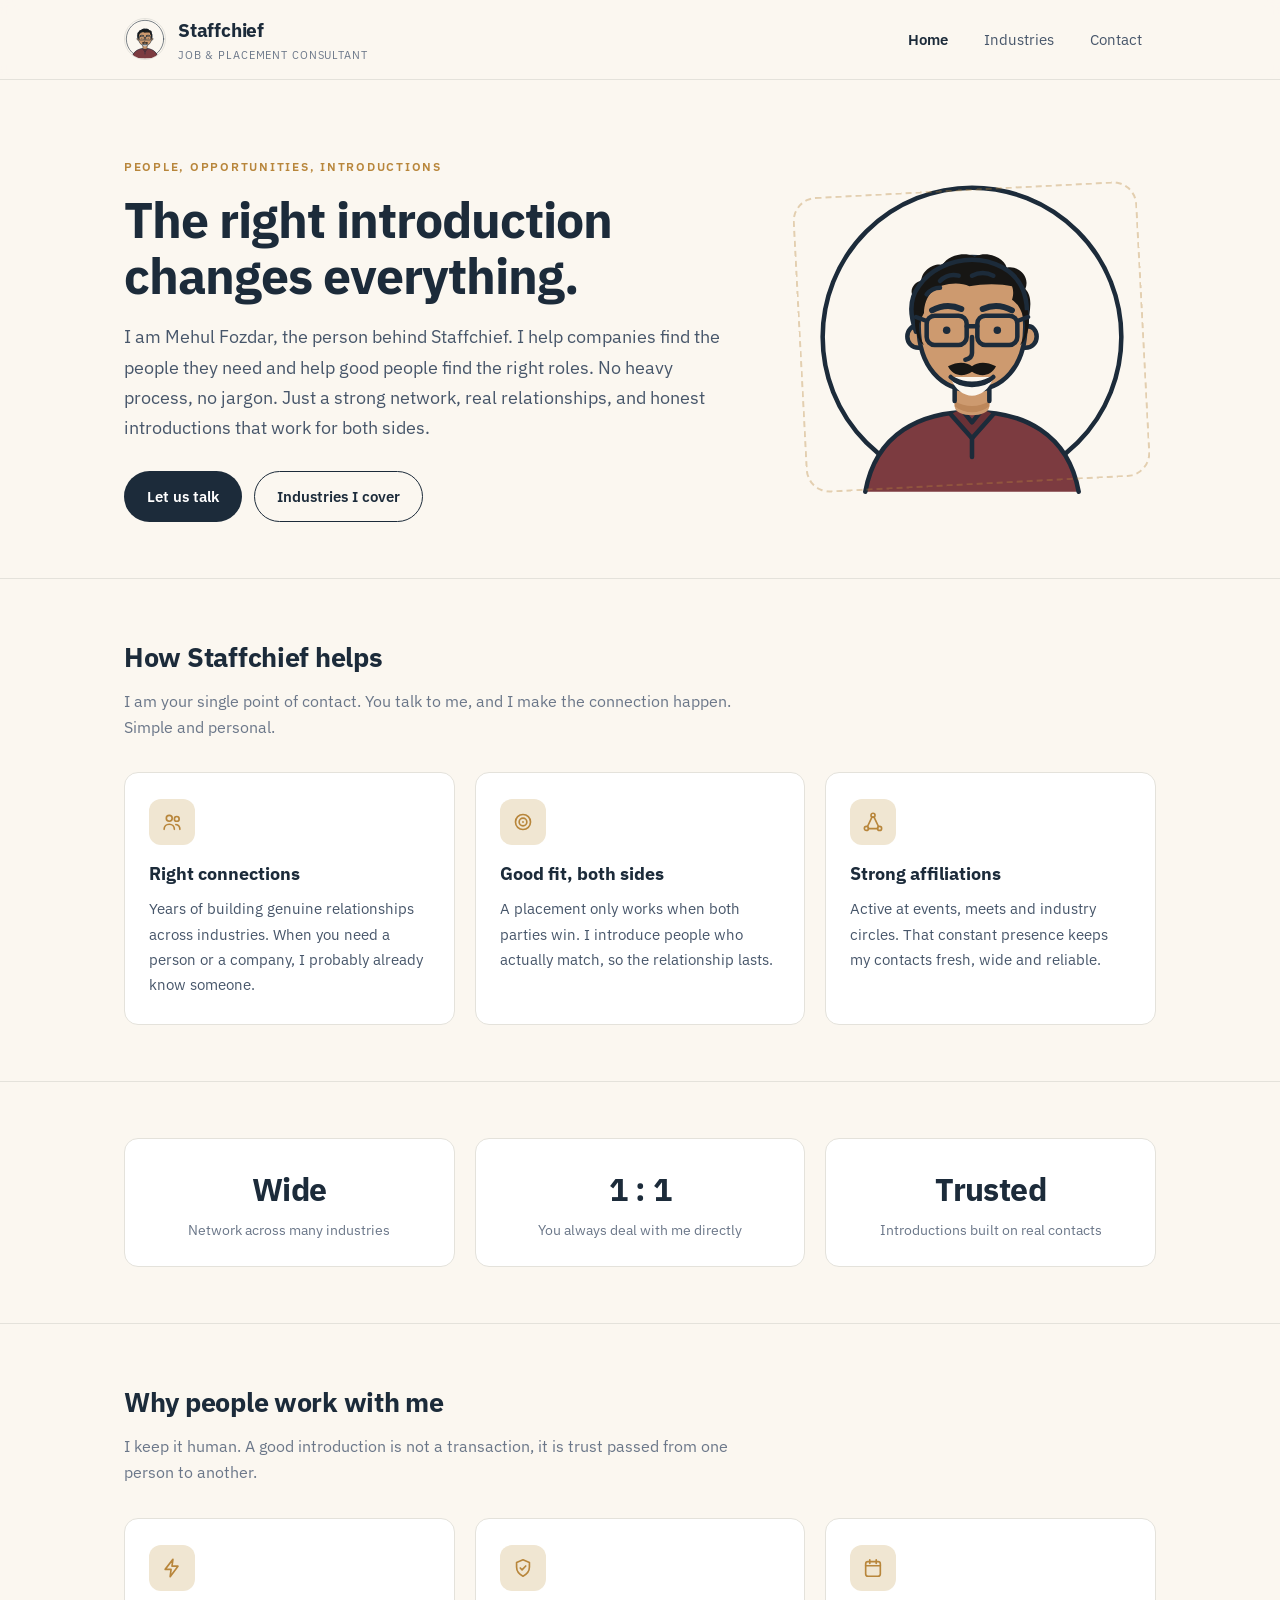
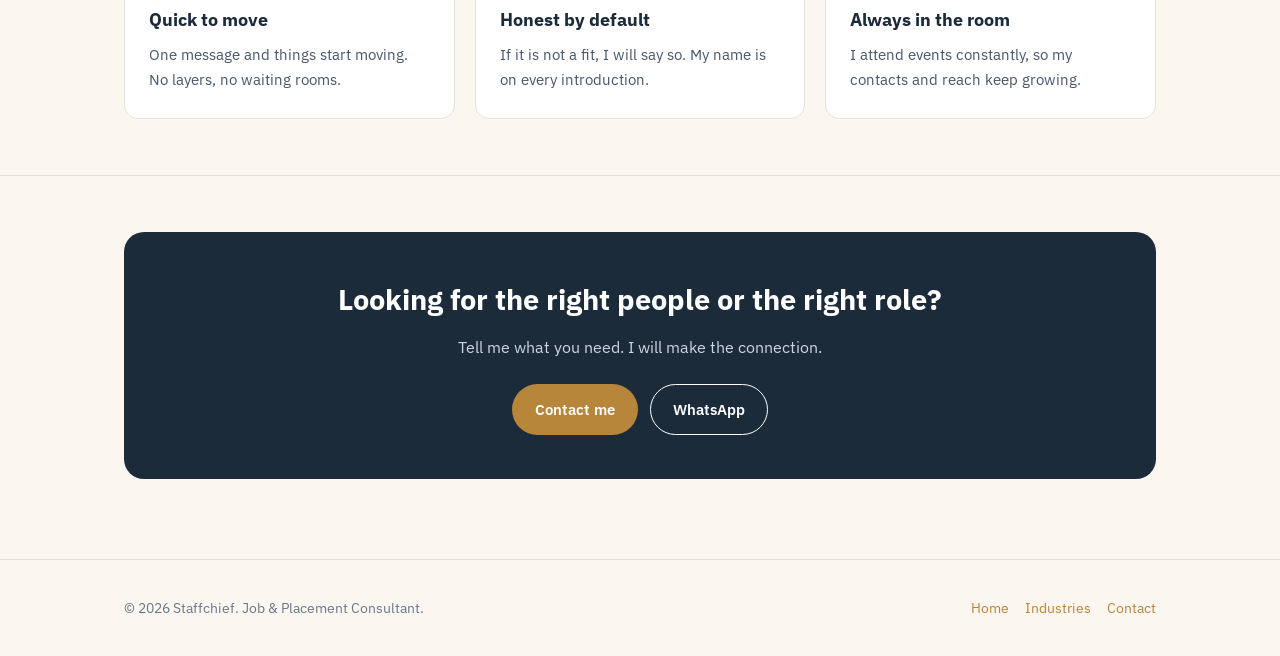
==== index.html @ 3b8adf19 "Staffchief consultancy site: home, industries, contact with doodle logo Co-Authored-By: Claude Opus " ====
<!DOCTYPE html>
<html lang="en">
<head>
  <meta charset="UTF-8" />
  <meta name="viewport" content="width=device-width, initial-scale=1.0" />
  <title>Staffchief | Job &amp; Placement Consultant</title>
  <meta name="description" content="Staffchief connects the right people with the right opportunities. A strong network, real contacts, and honest introductions across many industries." />
  <link rel="preconnect" href="https://fonts.googleapis.com" />
  <link rel="preconnect" href="https://fonts.gstatic.com" crossorigin />
  <link href="https://fonts.googleapis.com/css2?family=IBM+Plex+Sans:wght@400;500;600;700&display=swap" rel="stylesheet" />
  <link rel="icon" href="assets/doodle.svg" />
  <link rel="stylesheet" href="assets/styles.css" />
</head>
<body>
  <header class="site-header">
    <nav class="nav">
      <a class="brand" href="index.html">
        <img src="assets/doodle.svg" alt="Staffchief" />
        <span>Staffchief<small>Job &amp; Placement Consultant</small></span>
      </a>
      <div class="nav-links">
        <a href="index.html" class="active">Home</a>
        <a href="industries.html">Industries</a>
        <a href="contact.html">Contact</a>
      </div>
    </nav>
  </header>

  <main>
    <!-- Hero -->
    <section class="hero">
      <div class="wrap hero-grid">
        <div>
          <span class="eyebrow">People, opportunities, introductions</span>
          <h1>The right introduction changes everything.</h1>
          <p class="lead">
            I am Mehul Fozdar, the person behind Staffchief. I help companies find
            the people they need and help good people find the right roles. No heavy
            process, no jargon. Just a strong network, real relationships, and honest
            introductions that work for both sides.
          </p>
          <div class="hero-cta">
            <a href="contact.html" class="btn btn-primary">Let us talk</a>
            <a href="industries.html" class="btn btn-ghost">Industries I cover</a>
          </div>
        </div>
        <div class="doodle-frame">
          <img src="assets/doodle.svg" alt="Doodle portrait of Mehul Fozdar, founder of Staffchief" />
        </div>
      </div>
    </section>

    <!-- What I do -->
    <section class="block">
      <div class="wrap">
        <h2 class="section-title">How Staffchief helps</h2>
        <p class="section-sub">
          I am your single point of contact. You talk to me, and I make the
          connection happen. Simple and personal.
        </p>
        <div class="cards">
          <div class="card">
            <div class="ic">
              <svg viewBox="0 0 24 24" class="line" aria-hidden="true"><circle cx="9" cy="8" r="3.2"/><path d="M3.4 20c0-3.3 2.5-5.6 5.6-5.6s5.6 2.3 5.6 5.6"/><circle cx="17.2" cy="8.6" r="2.6"/><path d="M16.2 14.7c2.6.3 4.4 2.5 4.4 5.3"/></svg>
            </div>
            <h3>Right connections</h3>
            <p>
              Years of building genuine relationships across industries. When you
              need a person or a company, I probably already know someone.
            </p>
          </div>
          <div class="card">
            <div class="ic">
              <svg viewBox="0 0 24 24" class="line" aria-hidden="true"><circle cx="12" cy="12" r="8.2"/><circle cx="12" cy="12" r="4.2"/><circle cx="12" cy="12" r="1" class="solid"/></svg>
            </div>
            <h3>Good fit, both sides</h3>
            <p>
              A placement only works when both parties win. I introduce people who
              actually match, so the relationship lasts.
            </p>
          </div>
          <div class="card">
            <div class="ic">
              <svg viewBox="0 0 24 24" class="line" aria-hidden="true"><circle cx="12" cy="4.6" r="2.2"/><circle cx="4.8" cy="19" r="2.2"/><circle cx="19.2" cy="19" r="2.2"/><path d="M11 6.4 6 16.9M13 6.4 18 16.9M6.9 19.2h10.2"/></svg>
            </div>
            <h3>Strong affiliations</h3>
            <p>
              Active at events, meets and industry circles. That constant presence
              keeps my contacts fresh, wide and reliable.
            </p>
          </div>
        </div>
      </div>
    </section>

    <!-- Trust / stats -->
    <section class="block">
      <div class="wrap">
        <div class="stats">
          <div class="stat"><b>Wide</b><span>Network across many industries</span></div>
          <div class="stat"><b>1 : 1</b><span>You always deal with me directly</span></div>
          <div class="stat"><b>Trusted</b><span>Introductions built on real contacts</span></div>
        </div>
      </div>
    </section>

    <!-- Why me -->
    <section class="block">
      <div class="wrap">
        <h2 class="section-title">Why people work with me</h2>
        <p class="section-sub">
          I keep it human. A good introduction is not a transaction, it is trust
          passed from one person to another.
        </p>
        <div class="cards">
          <div class="card">
            <div class="ic">
              <svg viewBox="0 0 24 24" class="line" aria-hidden="true"><path d="M13 2.5 4.5 13.5H11l-1 8 8.5-11.5H12l1-7.5z"/></svg>
            </div>
            <h3>Quick to move</h3>
            <p>One message and things start moving. No layers, no waiting rooms.</p>
          </div>
          <div class="card">
            <div class="ic">
              <svg viewBox="0 0 24 24" class="line" aria-hidden="true"><path d="M12 3l7 3v5c0 5-3.5 8.2-7 10-3.5-1.8-7-5-7-10V6l7-3z"/><path d="M9 12l2 2 4-4.2"/></svg>
            </div>
            <h3>Honest by default</h3>
            <p>If it is not a fit, I will say so. My name is on every introduction.</p>
          </div>
          <div class="card">
            <div class="ic">
              <svg viewBox="0 0 24 24" class="line" aria-hidden="true"><rect x="4" y="5" width="16" height="16" rx="2.5"/><path d="M4 9.5h16M8.5 3v4M15.5 3v4"/></svg>
            </div>
            <h3>Always in the room</h3>
            <p>I attend events constantly, so my contacts and reach keep growing.</p>
          </div>
        </div>
      </div>
    </section>

    <!-- CTA band -->
    <section class="block">
      <div class="wrap">
        <div class="cta-band">
          <h2>Looking for the right people or the right role?</h2>
          <p>Tell me what you need. I will make the connection.</p>
          <div class="hero-cta" style="justify-content:center;">
            <a href="contact.html" class="btn btn-primary">Contact me</a>
            <a href="https://wa.me/919898070950" class="btn btn-ghost" target="_blank" rel="noopener">WhatsApp</a>
          </div>
        </div>
      </div>
    </section>
  </main>

  <footer class="site-footer">
    <div class="wrap footer-inner">
      <div>&copy; <span id="yr"></span> Staffchief. Job &amp; Placement Consultant.</div>
      <div class="footer-links">
        <a href="index.html">Home</a>
        <a href="industries.html">Industries</a>
        <a href="contact.html">Contact</a>
      </div>
    </div>
  </footer>
  <script>document.getElementById('yr').textContent = new Date().getFullYear();</script>
</body>
</html>
---- assets/styles.css ----
:root {
  --ink: #1c2b3a;
  --ink-soft: #47566a;
  --muted: #6b7789;
  --line-c: #e4e2db;
  --bg: #fbf7f0;
  --panel: #ffffff;
  --accent: #b8863b;
  --accent-soft: #f0e6d2;
  --radius: 14px;
  --maxw: 1080px;
}

* { box-sizing: border-box; }

html { scroll-behavior: smooth; }

body {
  margin: 0;
  font-family: "IBM Plex Sans", -apple-system, BlinkMacSystemFont, "Segoe UI", sans-serif;
  color: var(--ink);
  background: var(--bg);
  line-height: 1.65;
  -webkit-font-smoothing: antialiased;
}

a { color: var(--accent); text-decoration: none; }
a:hover { text-decoration: underline; }

.wrap { max-width: var(--maxw); margin: 0 auto; padding: 0 24px; }

/* Header */
.site-header {
  position: sticky;
  top: 0;
  z-index: 20;
  background: rgba(251, 247, 240, 0.9);
  backdrop-filter: blur(8px);
  border-bottom: 1px solid var(--line-c);
}
.nav {
  display: flex;
  align-items: center;
  justify-content: space-between;
  gap: 16px;
  padding: 14px 24px;
  max-width: var(--maxw);
  margin: 0 auto;
}
.brand {
  display: flex;
  align-items: center;
  gap: 12px;
  font-weight: 700;
  color: var(--ink);
  font-size: 1.2rem;
  letter-spacing: -0.01em;
}
.brand:hover { text-decoration: none; }
.brand img { width: 42px; height: 42px; border-radius: 50%; border: 1px solid var(--line-c); }
.brand small { display: block; font-weight: 400; font-size: 0.68rem; color: var(--muted); letter-spacing: 0.08em; text-transform: uppercase; margin-top: 1px; }
.nav-links { display: flex; gap: 8px; align-items: center; }
.nav-links a {
  color: var(--ink-soft);
  font-size: 0.95rem;
  padding: 8px 14px;
  border-radius: 8px;
}
.nav-links a:hover { background: var(--accent-soft); color: var(--ink); text-decoration: none; }
.nav-links a.active { color: var(--ink); font-weight: 600; }

/* Icons */
.ic svg { width: 22px; height: 22px; display: block; }
.line { fill: none; stroke: var(--accent); stroke-width: 1.8; stroke-linecap: round; stroke-linejoin: round; }
.solid { fill: var(--accent); stroke: none; }

/* Buttons */
.btn {
  display: inline-block;
  padding: 12px 22px;
  border-radius: 999px;
  font-weight: 600;
  font-size: 0.95rem;
  border: 1px solid transparent;
  cursor: pointer;
  transition: transform 0.12s ease, box-shadow 0.12s ease;
}
.btn:hover { text-decoration: none; transform: translateY(-1px); }
.btn-primary { background: var(--ink); color: #fff; }
.btn-primary:hover { box-shadow: 0 8px 20px rgba(28, 43, 58, 0.22); }
.btn-ghost { background: transparent; color: var(--ink); border-color: var(--ink); }
.btn-ghost:hover { background: var(--ink); color: #fff; }

/* Hero */
.hero { padding: 72px 0 56px; }
.hero-grid {
  display: grid;
  grid-template-columns: 1.25fr 0.75fr;
  gap: 48px;
  align-items: center;
}
.eyebrow {
  display: inline-block;
  font-size: 0.78rem;
  letter-spacing: 0.14em;
  text-transform: uppercase;
  color: var(--accent);
  font-weight: 600;
  margin-bottom: 16px;
}
.hero h1 {
  font-size: clamp(2rem, 4.5vw, 3.1rem);
  line-height: 1.12;
  margin: 0 0 18px;
  letter-spacing: -0.02em;
}
.hero p.lead { font-size: 1.15rem; color: var(--ink-soft); margin: 0 0 28px; }
.hero-cta { display: flex; gap: 12px; flex-wrap: wrap; }

.doodle-frame {
  position: relative;
  display: grid;
  place-items: center;
}
.doodle-frame img { width: 100%; max-width: 320px; }
.doodle-frame::before {
  content: "";
  position: absolute;
  inset: 12px;
  border: 2px dashed var(--accent);
  border-radius: 24px;
  opacity: 0.35;
  transform: rotate(-3deg);
}

/* Sections */
section.block { padding: 56px 0; border-top: 1px solid var(--line-c); }
.section-title { font-size: 1.7rem; margin: 0 0 8px; letter-spacing: -0.01em; }
.section-sub { color: var(--muted); margin: 0 0 32px; max-width: 640px; }

/* Cards */
.cards { display: grid; grid-template-columns: repeat(3, 1fr); gap: 20px; }
.card {
  background: var(--panel);
  border: 1px solid var(--line-c);
  border-radius: var(--radius);
  padding: 26px 24px;
}
.card h3 { margin: 14px 0 8px; font-size: 1.1rem; }
.card p { margin: 0; color: var(--ink-soft); font-size: 0.96rem; }
.card .ic {
  width: 46px; height: 46px;
  display: grid; place-items: center;
  border-radius: 12px;
  background: var(--accent-soft);
}

/* Stats */
.stats { display: grid; grid-template-columns: repeat(3, 1fr); gap: 20px; }
.stat { text-align: center; padding: 24px; background: var(--panel); border: 1px solid var(--line-c); border-radius: var(--radius); }
.stat b { display: block; font-size: 2rem; color: var(--ink); letter-spacing: -0.02em; }
.stat span { color: var(--muted); font-size: 0.9rem; }

/* Industry list */
.ind-grid { display: grid; grid-template-columns: repeat(2, 1fr); gap: 16px; }
.ind {
  display: flex; align-items: center; gap: 14px;
  background: var(--panel); border: 1px solid var(--line-c);
  border-radius: 12px; padding: 18px 20px;
}
.ind .dot { width: 10px; height: 10px; border-radius: 50%; background: var(--accent); flex: none; }
.ind strong { font-size: 1rem; }
.ind span { color: var(--muted); font-size: 0.88rem; display: block; }

/* Contact */
.contact-grid { display: grid; grid-template-columns: 1fr 1fr; gap: 24px; }
.contact-card {
  background: var(--panel); border: 1px solid var(--line-c);
  border-radius: var(--radius); padding: 26px;
}
.contact-row {
  display: flex; align-items: flex-start; gap: 16px;
  padding: 16px 0; border-bottom: 1px solid var(--line-c);
}
.contact-row:last-child { border-bottom: none; }
.contact-row .ic {
  width: 44px; height: 44px; flex: none;
  display: grid; place-items: center; border-radius: 12px;
  background: var(--accent-soft);
}
.contact-row .label { font-size: 0.78rem; text-transform: uppercase; letter-spacing: 0.08em; color: var(--muted); }
.contact-row .value { font-size: 1.02rem; color: var(--ink); font-weight: 500; word-break: break-word; }

.cta-band {
  background: var(--ink);
  color: #fff;
  border-radius: 20px;
  padding: 44px;
  text-align: center;
}
.cta-band h2 { margin: 0 0 10px; font-size: 1.8rem; }
.cta-band p { margin: 0 0 24px; color: #cdd6e0; }
.cta-band .btn-primary { background: var(--accent); }
.cta-band .btn-ghost { border-color: #fff; color: #fff; }
.cta-band .btn-ghost:hover { background: #fff; color: var(--ink); }

/* Footer */
.site-footer {
  border-top: 1px solid var(--line-c);
  padding: 36px 0;
  margin-top: 24px;
  color: var(--muted);
  font-size: 0.9rem;
}
.footer-inner { display: flex; justify-content: space-between; align-items: center; gap: 16px; flex-wrap: wrap; }
.footer-links { display: flex; gap: 16px; }

/* Responsive */
@media (max-width: 820px) {
  .hero-grid { grid-template-columns: 1fr; gap: 32px; }
  .doodle-frame { order: -1; }
  .cards, .stats, .ind-grid, .contact-grid { grid-template-columns: 1fr; }
  .nav-links a { padding: 6px 10px; font-size: 0.9rem; }
  .brand small { display: none; }
  .brand { font-size: 1.1rem; }
}
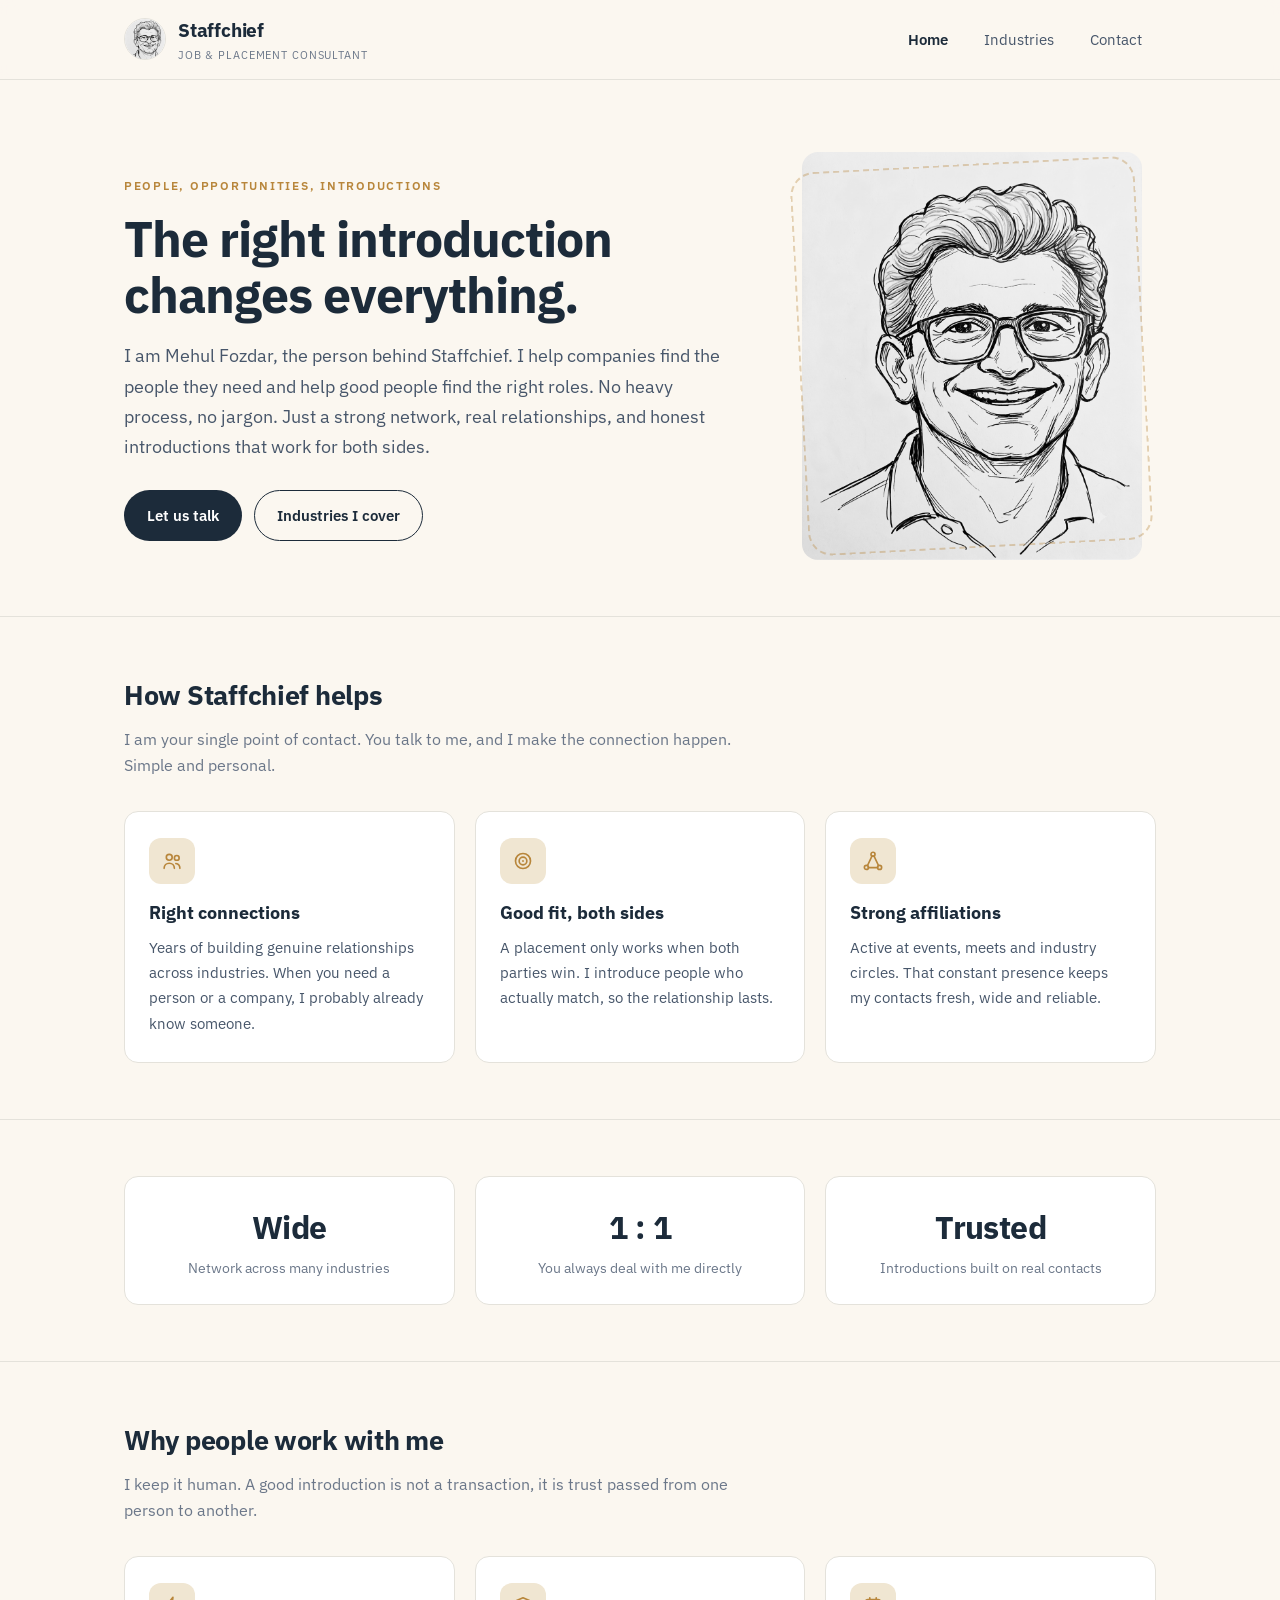
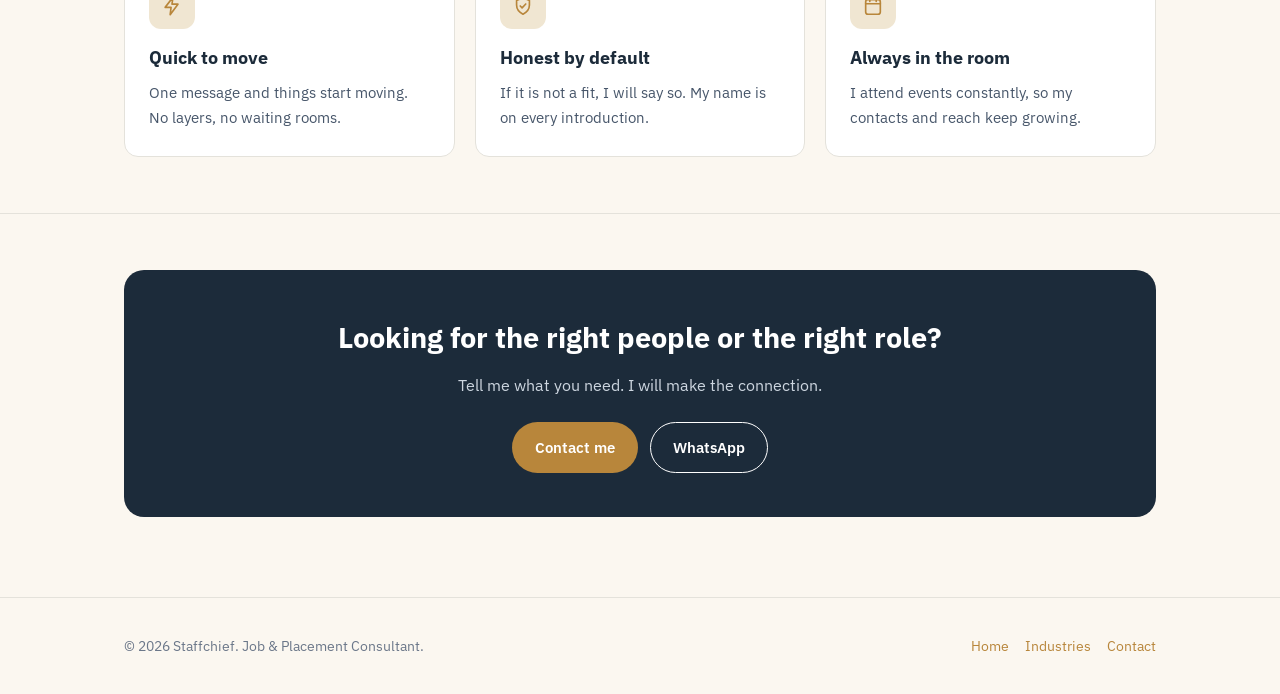
==== commit 0573f8b7: "Use real hand-drawn doodle; add Call/WhatsApp buttons, clickable email, social symbols Co-Authored-B" ====
--- a/index.html
+++ b/index.html
@@ -8,14 +8,14 @@
   <link rel="preconnect" href="https://fonts.googleapis.com" />
   <link rel="preconnect" href="https://fonts.gstatic.com" crossorigin />
   <link href="https://fonts.googleapis.com/css2?family=IBM+Plex+Sans:wght@400;500;600;700&display=swap" rel="stylesheet" />
-  <link rel="icon" href="assets/doodle.svg" />
+  <link rel="icon" href="assets/doodle.png" />
   <link rel="stylesheet" href="assets/styles.css" />
 </head>
 <body>
   <header class="site-header">
     <nav class="nav">
       <a class="brand" href="index.html">
-        <img src="assets/doodle.svg" alt="Staffchief" />
+        <img src="assets/doodle.png" alt="Staffchief" />
         <span>Staffchief<small>Job &amp; Placement Consultant</small></span>
       </a>
       <div class="nav-links">
@@ -45,7 +45,7 @@
           </div>
         </div>
         <div class="doodle-frame">
-          <img src="assets/doodle.svg" alt="Doodle portrait of Mehul Fozdar, founder of Staffchief" />
+          <img src="assets/doodle.png" alt="Doodle portrait of Mehul Fozdar, founder of Staffchief" />
         </div>
       </div>
     </section>
--- a/assets/styles.css
+++ b/assets/styles.css
@@ -57,7 +57,7 @@
   letter-spacing: -0.01em;
 }
 .brand:hover { text-decoration: none; }
-.brand img { width: 42px; height: 42px; border-radius: 50%; border: 1px solid var(--line-c); }
+.brand img { width: 42px; height: 42px; border-radius: 50%; border: 1px solid var(--line-c); object-fit: cover; object-position: 50% 30%; background: #fff; }
 .brand small { display: block; font-weight: 400; font-size: 0.68rem; color: var(--muted); letter-spacing: 0.08em; text-transform: uppercase; margin-top: 1px; }
 .nav-links { display: flex; gap: 8px; align-items: center; }
 .nav-links a {
@@ -122,7 +122,7 @@
   display: grid;
   place-items: center;
 }
-.doodle-frame img { width: 100%; max-width: 320px; }
+.doodle-frame img { width: 100%; max-width: 340px; border-radius: 16px; background: #fff; }
 .doodle-frame::before {
   content: "";
   position: absolute;
@@ -188,8 +188,25 @@
   display: grid; place-items: center; border-radius: 12px;
   background: var(--accent-soft);
 }
-.contact-row .label { font-size: 0.78rem; text-transform: uppercase; letter-spacing: 0.08em; color: var(--muted); }
-.contact-row .value { font-size: 1.02rem; color: var(--ink); font-weight: 500; word-break: break-word; }
+.contact-row .body { flex: 1; }
+.contact-row .label { display: block; font-size: 0.74rem; text-transform: uppercase; letter-spacing: 0.08em; color: var(--muted); margin-bottom: 2px; }
+.contact-row .value { display: block; font-size: 1.02rem; color: var(--ink); font-weight: 600; word-break: break-word; }
+
+/* Small action buttons (Call / WhatsApp) */
+.contact-actions { display: flex; gap: 8px; margin-top: 10px; flex-wrap: wrap; }
+.mini-btn {
+  display: inline-flex; align-items: center; gap: 6px;
+  padding: 7px 14px; border-radius: 999px;
+  font-size: 0.85rem; font-weight: 600;
+  border: 1px solid var(--line-c); color: var(--ink);
+  transition: transform 0.12s ease, opacity 0.12s ease;
+}
+.mini-btn:hover { text-decoration: none; transform: translateY(-1px); }
+.mini-btn svg { width: 15px; height: 15px; }
+.mini-call { background: var(--ink); color: #fff; border-color: var(--ink); }
+.mini-call svg { fill: none; stroke: #fff; stroke-width: 1.8; stroke-linecap: round; stroke-linejoin: round; }
+.mini-wa { background: #25d366; color: #fff; border-color: #25d366; }
+.mini-wa svg { fill: #fff; stroke: none; }
 
 .cta-band {
   background: var(--ink);
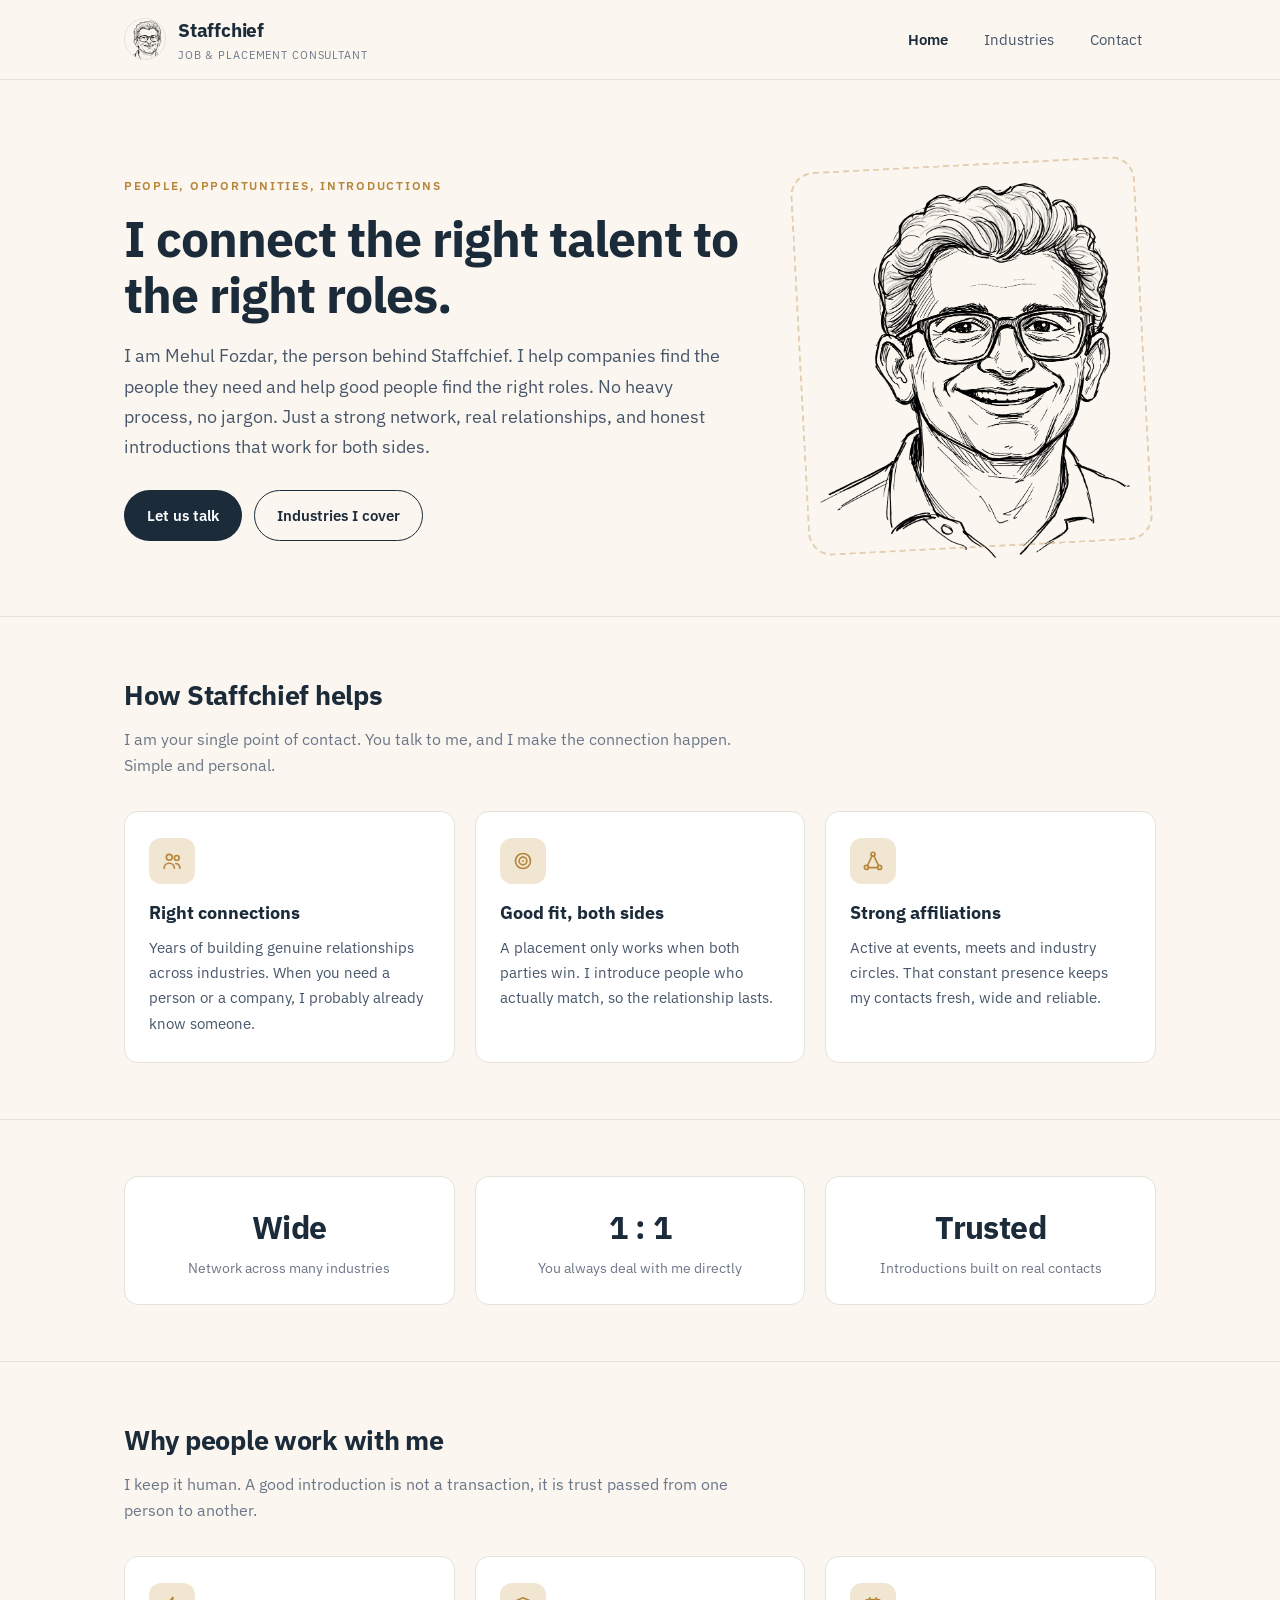
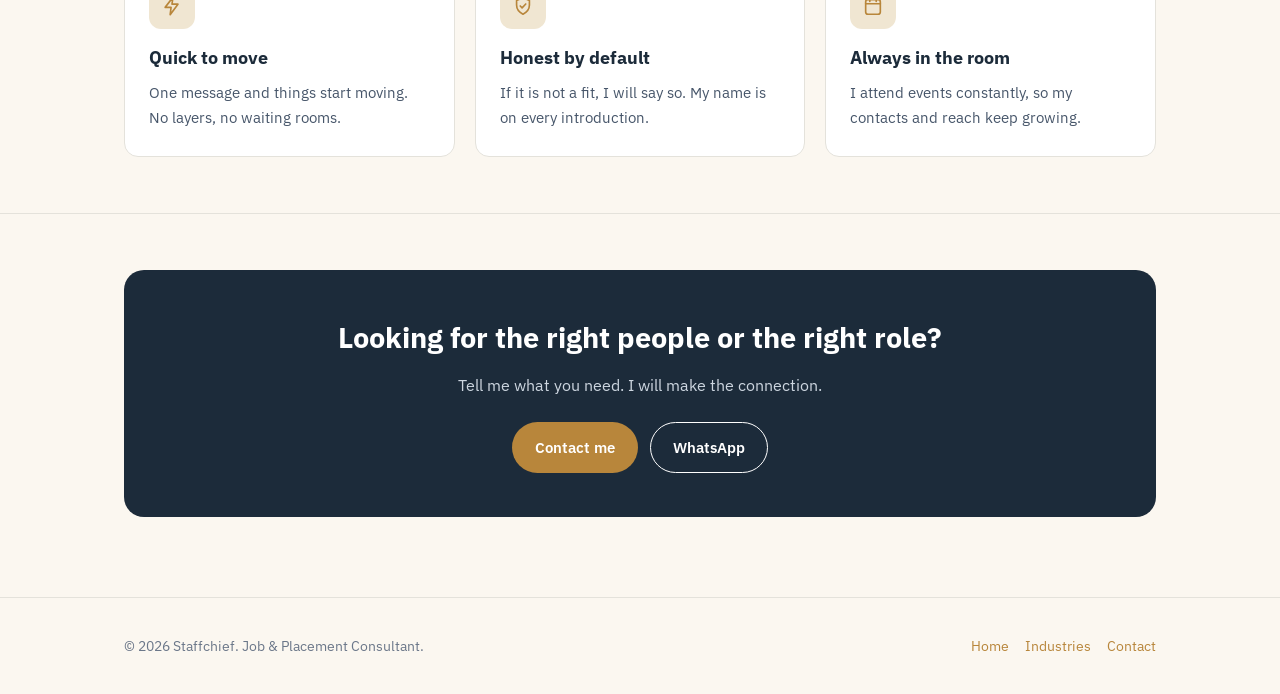
==== commit 1f21e5f5: "New tagline; transparent doodle background" ====
--- a/index.html
+++ b/index.html
@@ -32,7 +32,7 @@
       <div class="wrap hero-grid">
         <div>
           <span class="eyebrow">People, opportunities, introductions</span>
-          <h1>The right introduction changes everything.</h1>
+          <h1>I connect the right talent to the right roles.</h1>
           <p class="lead">
             I am Mehul Fozdar, the person behind Staffchief. I help companies find
             the people they need and help good people find the right roles. No heavy
--- a/assets/styles.css
+++ b/assets/styles.css
@@ -57,7 +57,7 @@
   letter-spacing: -0.01em;
 }
 .brand:hover { text-decoration: none; }
-.brand img { width: 42px; height: 42px; border-radius: 50%; border: 1px solid var(--line-c); object-fit: cover; object-position: 50% 30%; background: #fff; }
+.brand img { width: 42px; height: 42px; border-radius: 50%; border: 1px solid var(--line-c); object-fit: cover; object-position: 50% 30%; background: transparent; }
 .brand small { display: block; font-weight: 400; font-size: 0.68rem; color: var(--muted); letter-spacing: 0.08em; text-transform: uppercase; margin-top: 1px; }
 .nav-links { display: flex; gap: 8px; align-items: center; }
 .nav-links a {
@@ -122,7 +122,7 @@
   display: grid;
   place-items: center;
 }
-.doodle-frame img { width: 100%; max-width: 340px; border-radius: 16px; background: #fff; }
+.doodle-frame img { width: 100%; max-width: 340px; background: transparent; }
 .doodle-frame::before {
   content: "";
   position: absolute;
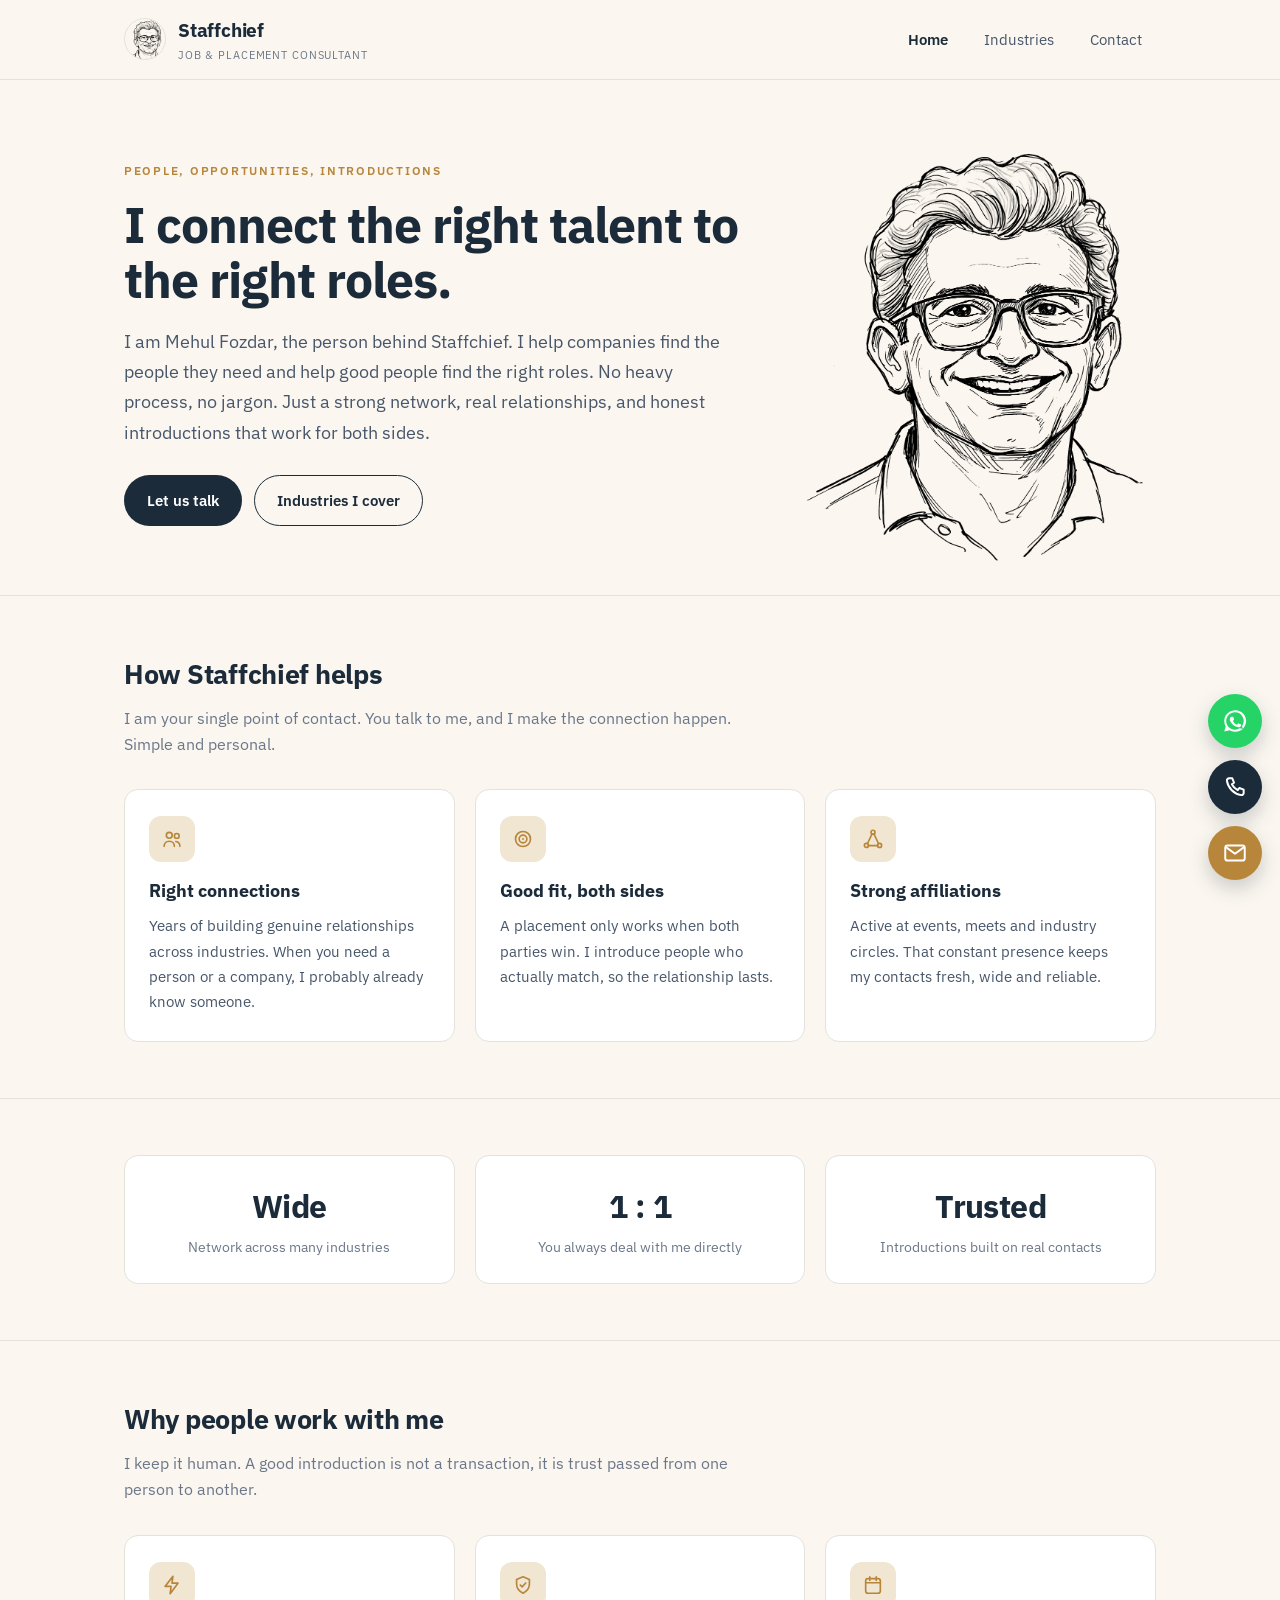
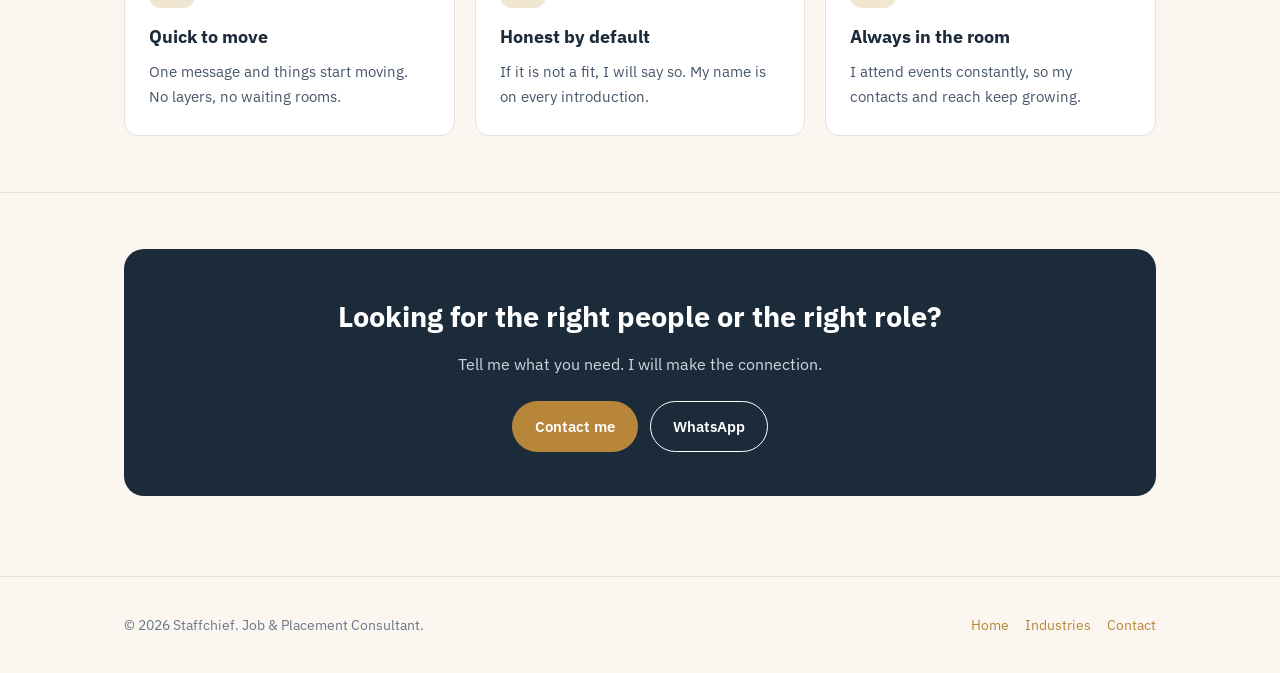
==== commit 92188a4f: "Remove doodle frame with soft edge blend; add floating WhatsApp/Call/Email bubbles" ====
--- a/index.html
+++ b/index.html
@@ -163,6 +163,18 @@
       </div>
     </div>
   </footer>
+  <!-- Floating contact bubbles -->
+  <div class="fab" aria-label="Quick contact">
+    <a class="wa" href="https://wa.me/919898070950" target="_blank" rel="noopener" aria-label="Chat on WhatsApp">
+      <svg viewBox="0 0 24 24" aria-hidden="true"><path d="M12 2a10 10 0 0 0-8.6 15l-1.3 4.8 4.9-1.3A10 10 0 1 0 12 2zm0 2a8 8 0 0 1 6.8 12.2c-.2.3-.3.6-.2.9l.7 2.4-2.5-.7c-.3-.1-.6 0-.9.1A8 8 0 1 1 12 4zm-3.2 4c-.2 0-.5.1-.7.4-.3.3-.9.9-.9 2.1s.9 2.5 1 2.6c.1.2 1.8 2.9 4.5 4 .6.2 1.1.4 1.5.5.6.2 1.2.2 1.6.1.5-.1 1.5-.6 1.7-1.2.2-.6.2-1.1.1-1.2 0-.1-.2-.2-.5-.3l-1.7-.8c-.2-.1-.4-.1-.6.1l-.7.9c-.1.2-.3.2-.5.1-.3-.1-1.1-.4-2-1.3-.8-.7-1.3-1.5-1.4-1.8-.1-.2 0-.4.1-.5l.5-.6c.1-.2.2-.3.3-.5.1-.2 0-.4 0-.5l-.7-1.7c-.2-.5-.4-.4-.6-.4h-.4z"/></svg>
+    </a>
+    <a class="call" href="tel:+919898070950" aria-label="Call Mehul">
+      <svg viewBox="0 0 24 24" aria-hidden="true"><path d="M6.5 4h3l1.6 4-2 1.5a12 12 0 0 0 5.4 5.4l1.5-2 4 1.6v3a2 2 0 0 1-2.1 2A16 16 0 0 1 4.5 6.1 2 2 0 0 1 6.5 4z"/></svg>
+    </a>
+    <a class="mail" href="mailto:mfozdar@gmail.com" aria-label="Email Mehul">
+      <svg viewBox="0 0 24 24" aria-hidden="true"><rect x="3" y="5" width="18" height="14" rx="2.2"/><path d="M3.6 6.6 12 12.7l8.4-6.1"/></svg>
+    </a>
+  </div>
   <script>document.getElementById('yr').textContent = new Date().getFullYear();</script>
 </body>
 </html>
--- a/assets/styles.css
+++ b/assets/styles.css
@@ -92,7 +92,7 @@
 .btn-ghost:hover { background: var(--ink); color: #fff; }
 
 /* Hero */
-.hero { padding: 72px 0 56px; }
+.hero { padding: 40px 0 32px; }
 .hero-grid {
   display: grid;
   grid-template-columns: 1.25fr 0.75fr;
@@ -122,15 +122,13 @@
   display: grid;
   place-items: center;
 }
-.doodle-frame img { width: 100%; max-width: 340px; background: transparent; }
-.doodle-frame::before {
-  content: "";
-  position: absolute;
-  inset: 12px;
-  border: 2px dashed var(--accent);
-  border-radius: 24px;
-  opacity: 0.35;
-  transform: rotate(-3deg);
+.doodle-frame img {
+  width: 100%;
+  max-width: 380px;
+  background: transparent;
+  /* soft fade at the edges so the sketch merges into the page */
+  -webkit-mask-image: radial-gradient(120% 120% at 50% 42%, #000 62%, transparent 96%);
+  mask-image: radial-gradient(120% 120% at 50% 42%, #000 62%, transparent 96%);
 }
 
 /* Sections */
@@ -179,7 +177,7 @@
   border-radius: var(--radius); padding: 26px;
 }
 .contact-row {
-  display: flex; align-items: flex-start; gap: 16px;
+  display: flex; align-items: center; gap: 16px;
   padding: 16px 0; border-bottom: 1px solid var(--line-c);
 }
 .contact-row:last-child { border-bottom: none; }
@@ -192,21 +190,22 @@
 .contact-row .label { display: block; font-size: 0.74rem; text-transform: uppercase; letter-spacing: 0.08em; color: var(--muted); margin-bottom: 2px; }
 .contact-row .value { display: block; font-size: 1.02rem; color: var(--ink); font-weight: 600; word-break: break-word; }
 
-/* Small action buttons (Call / WhatsApp) */
-.contact-actions { display: flex; gap: 8px; margin-top: 10px; flex-wrap: wrap; }
-.mini-btn {
-  display: inline-flex; align-items: center; gap: 6px;
-  padding: 7px 14px; border-radius: 999px;
-  font-size: 0.85rem; font-weight: 600;
-  border: 1px solid var(--line-c); color: var(--ink);
+/* Side action icons (Call / WhatsApp / Email) */
+.row-actions { display: flex; gap: 8px; margin-left: auto; align-items: center; flex: none; }
+.icon-btn {
+  width: 42px; height: 42px; border-radius: 50%;
+  display: inline-grid; place-items: center; flex: none;
+  border: 1px solid var(--line-c);
   transition: transform 0.12s ease, opacity 0.12s ease;
 }
-.mini-btn:hover { text-decoration: none; transform: translateY(-1px); }
-.mini-btn svg { width: 15px; height: 15px; }
-.mini-call { background: var(--ink); color: #fff; border-color: var(--ink); }
-.mini-call svg { fill: none; stroke: #fff; stroke-width: 1.8; stroke-linecap: round; stroke-linejoin: round; }
-.mini-wa { background: #25d366; color: #fff; border-color: #25d366; }
-.mini-wa svg { fill: #fff; stroke: none; }
+.icon-btn:hover { text-decoration: none; transform: translateY(-1px); }
+.icon-btn svg { width: 19px; height: 19px; }
+.icon-btn.call { background: var(--ink); border-color: var(--ink); }
+.icon-btn.call svg { fill: none; stroke: #fff; stroke-width: 1.8; stroke-linecap: round; stroke-linejoin: round; }
+.icon-btn.wa { background: #25d366; border-color: #25d366; }
+.icon-btn.wa svg { fill: #fff; stroke: none; }
+.icon-btn.mail { background: var(--accent); border-color: var(--accent); }
+.icon-btn.mail svg { fill: none; stroke: #fff; stroke-width: 1.8; stroke-linecap: round; stroke-linejoin: round; }
 
 .cta-band {
   background: var(--ink);
@@ -232,12 +231,77 @@
 .footer-inner { display: flex; justify-content: space-between; align-items: center; gap: 16px; flex-wrap: wrap; }
 .footer-links { display: flex; gap: 16px; }
 
+/* Floating action bubbles (WhatsApp / Call / Email) */
+.fab {
+  position: fixed;
+  right: 18px;
+  bottom: 20px;
+  z-index: 60;
+  display: flex;
+  flex-direction: column;
+  gap: 12px;
+}
+.fab a {
+  width: 54px; height: 54px;
+  border-radius: 50%;
+  display: grid; place-items: center;
+  color: #fff;
+  box-shadow: 0 8px 20px rgba(28, 43, 58, 0.22);
+  transition: transform 0.14s ease, box-shadow 0.14s ease;
+}
+.fab a:hover { text-decoration: none; transform: translateY(-2px) scale(1.04); box-shadow: 0 12px 26px rgba(28, 43, 58, 0.28); }
+.fab svg { width: 26px; height: 26px; }
+.fab .wa { background: #25d366; }
+.fab .wa svg { fill: #fff; stroke: none; }
+.fab .call { background: var(--ink); }
+.fab .call svg { fill: none; stroke: #fff; stroke-width: 1.8; stroke-linecap: round; stroke-linejoin: round; }
+.fab .mail { background: var(--accent); }
+.fab .mail svg { fill: none; stroke: #fff; stroke-width: 1.8; stroke-linecap: round; stroke-linejoin: round; }
+
 /* Responsive */
 @media (max-width: 820px) {
-  .hero-grid { grid-template-columns: 1fr; gap: 32px; }
+  .hero-grid { grid-template-columns: 1fr; gap: 24px; }
   .doodle-frame { order: -1; }
+  .doodle-frame img { max-width: 260px; }
   .cards, .stats, .ind-grid, .contact-grid { grid-template-columns: 1fr; }
   .nav-links a { padding: 6px 10px; font-size: 0.9rem; }
   .brand small { display: none; }
   .brand { font-size: 1.1rem; }
-}
+  section.block { padding: 40px 0; }
+}
+
+@media (max-width: 560px) {
+  .wrap { padding: 0 18px; }
+  .nav { padding: 12px 16px; gap: 8px; }
+  .nav-links { gap: 2px; }
+  .nav-links a { padding: 6px 8px; font-size: 0.85rem; }
+  .brand { font-size: 1rem; gap: 8px; }
+  .brand img { width: 36px; height: 36px; }
+
+  .hero { padding: 26px 0 20px; }
+  .hero h1 { font-size: 1.95rem; }
+  .hero p.lead { font-size: 1.05rem; }
+  .doodle-frame img { max-width: 220px; }
+
+  section.block { padding: 34px 0; }
+  .section-title { font-size: 1.45rem; }
+
+  .card, .contact-card { padding: 22px 18px; }
+  .stat b { font-size: 1.7rem; }
+
+  .contact-row { gap: 12px; }
+  .contact-row .ic { width: 40px; height: 40px; }
+  .contact-row .ic svg { width: 20px; height: 20px; }
+  .icon-btn { width: 40px; height: 40px; }
+  .row-actions { gap: 6px; }
+  .contact-row .value { font-size: 0.95rem; }
+
+  .cta-band { padding: 30px 20px; border-radius: 16px; }
+  .cta-band h2 { font-size: 1.4rem; }
+
+  .footer-inner { flex-direction: column; align-items: flex-start; gap: 12px; }
+
+  .fab { right: 14px; bottom: 14px; gap: 10px; }
+  .fab a { width: 50px; height: 50px; }
+  .fab svg { width: 24px; height: 24px; }
+}
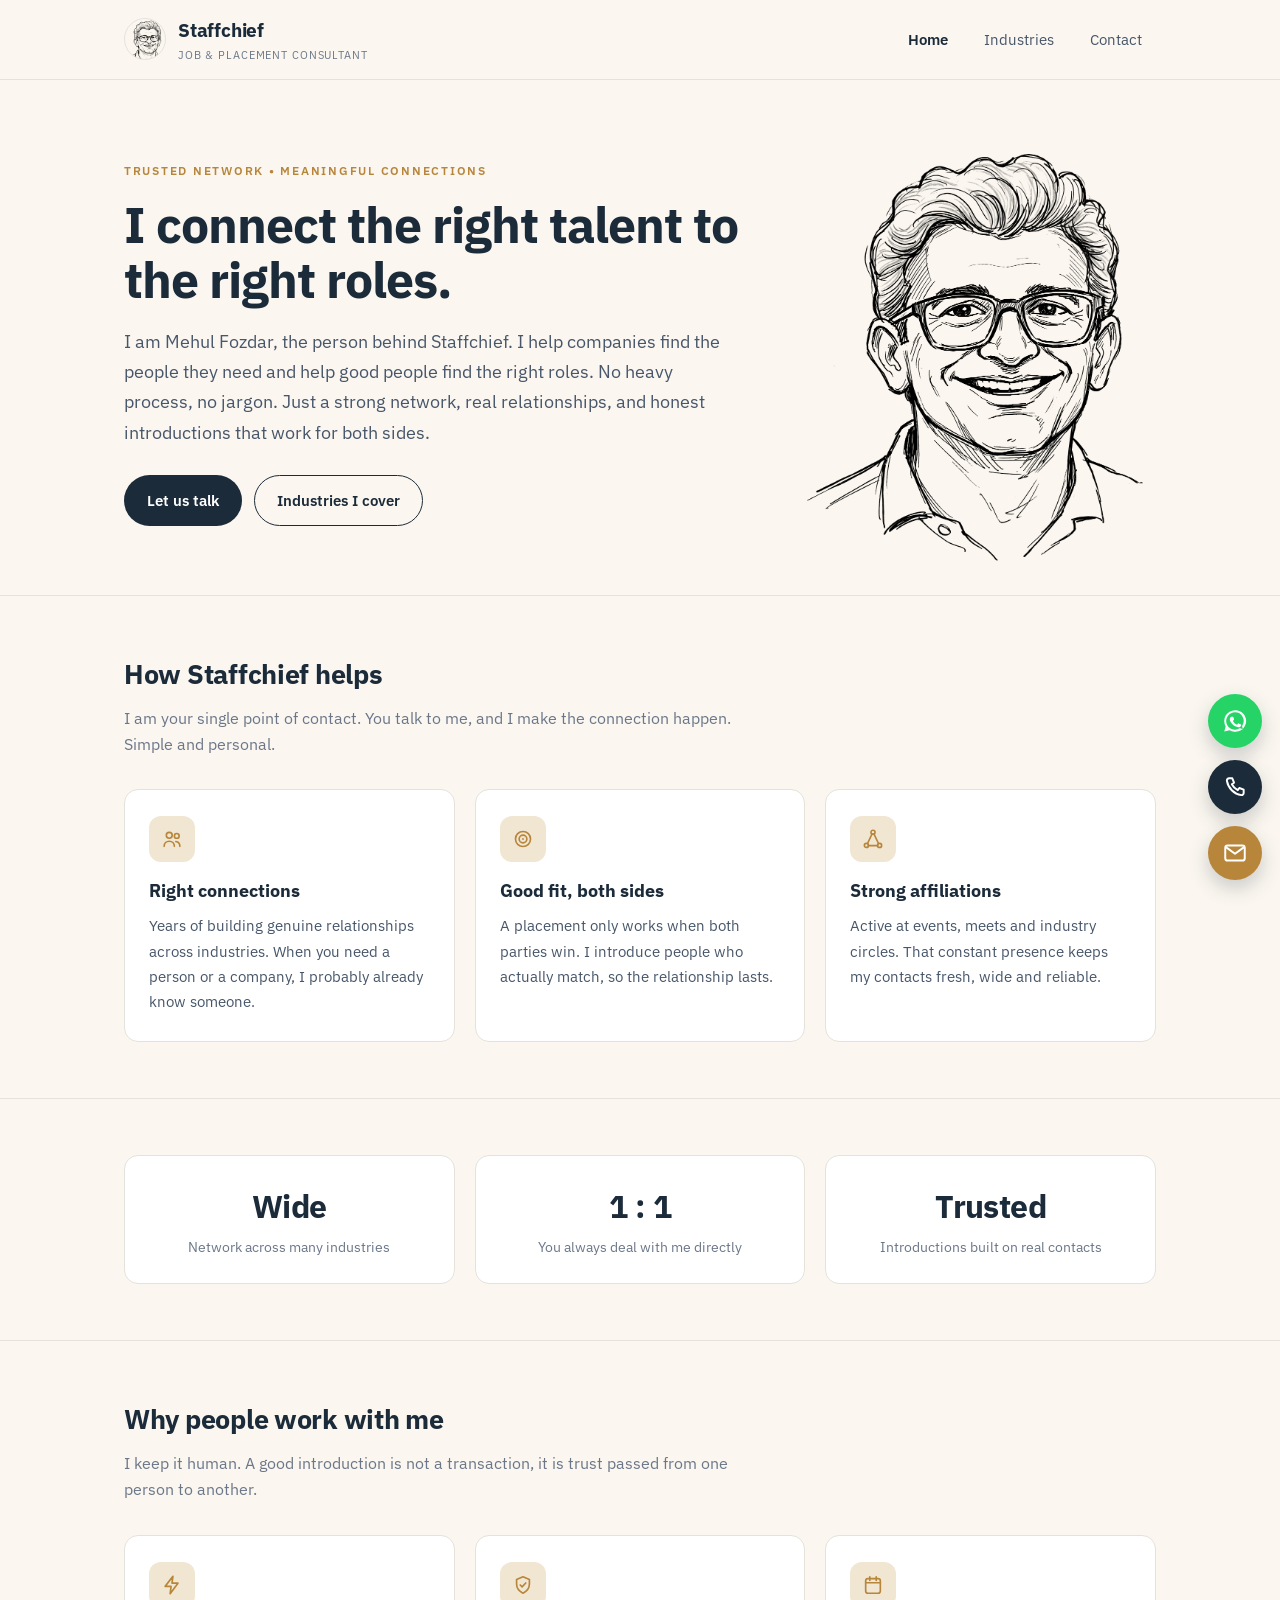
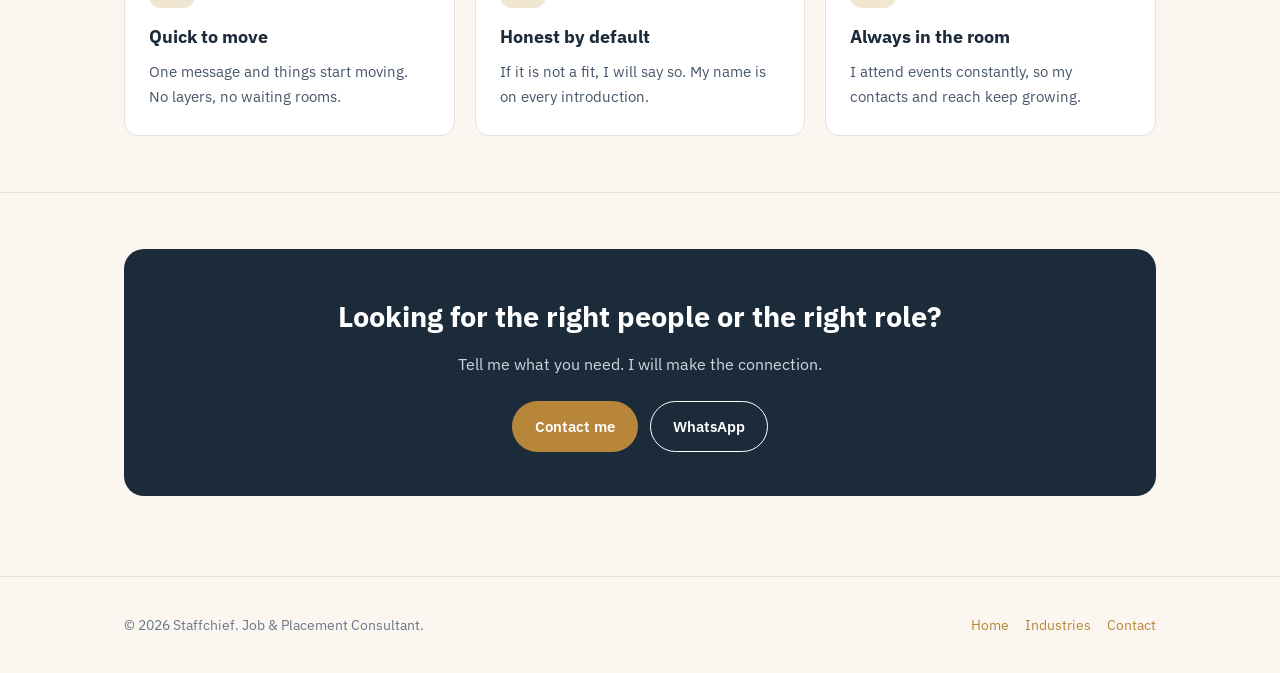
==== commit a58ae74f: "Update hero eyebrow to Trusted network / Meaningful connections" ====
--- a/index.html
+++ b/index.html
@@ -31,7 +31,7 @@
     <section class="hero">
       <div class="wrap hero-grid">
         <div>
-          <span class="eyebrow">People, opportunities, introductions</span>
+          <span class="eyebrow">Trusted network &bull; Meaningful connections</span>
           <h1>I connect the right talent to the right roles.</h1>
           <p class="lead">
             I am Mehul Fozdar, the person behind Staffchief. I help companies find
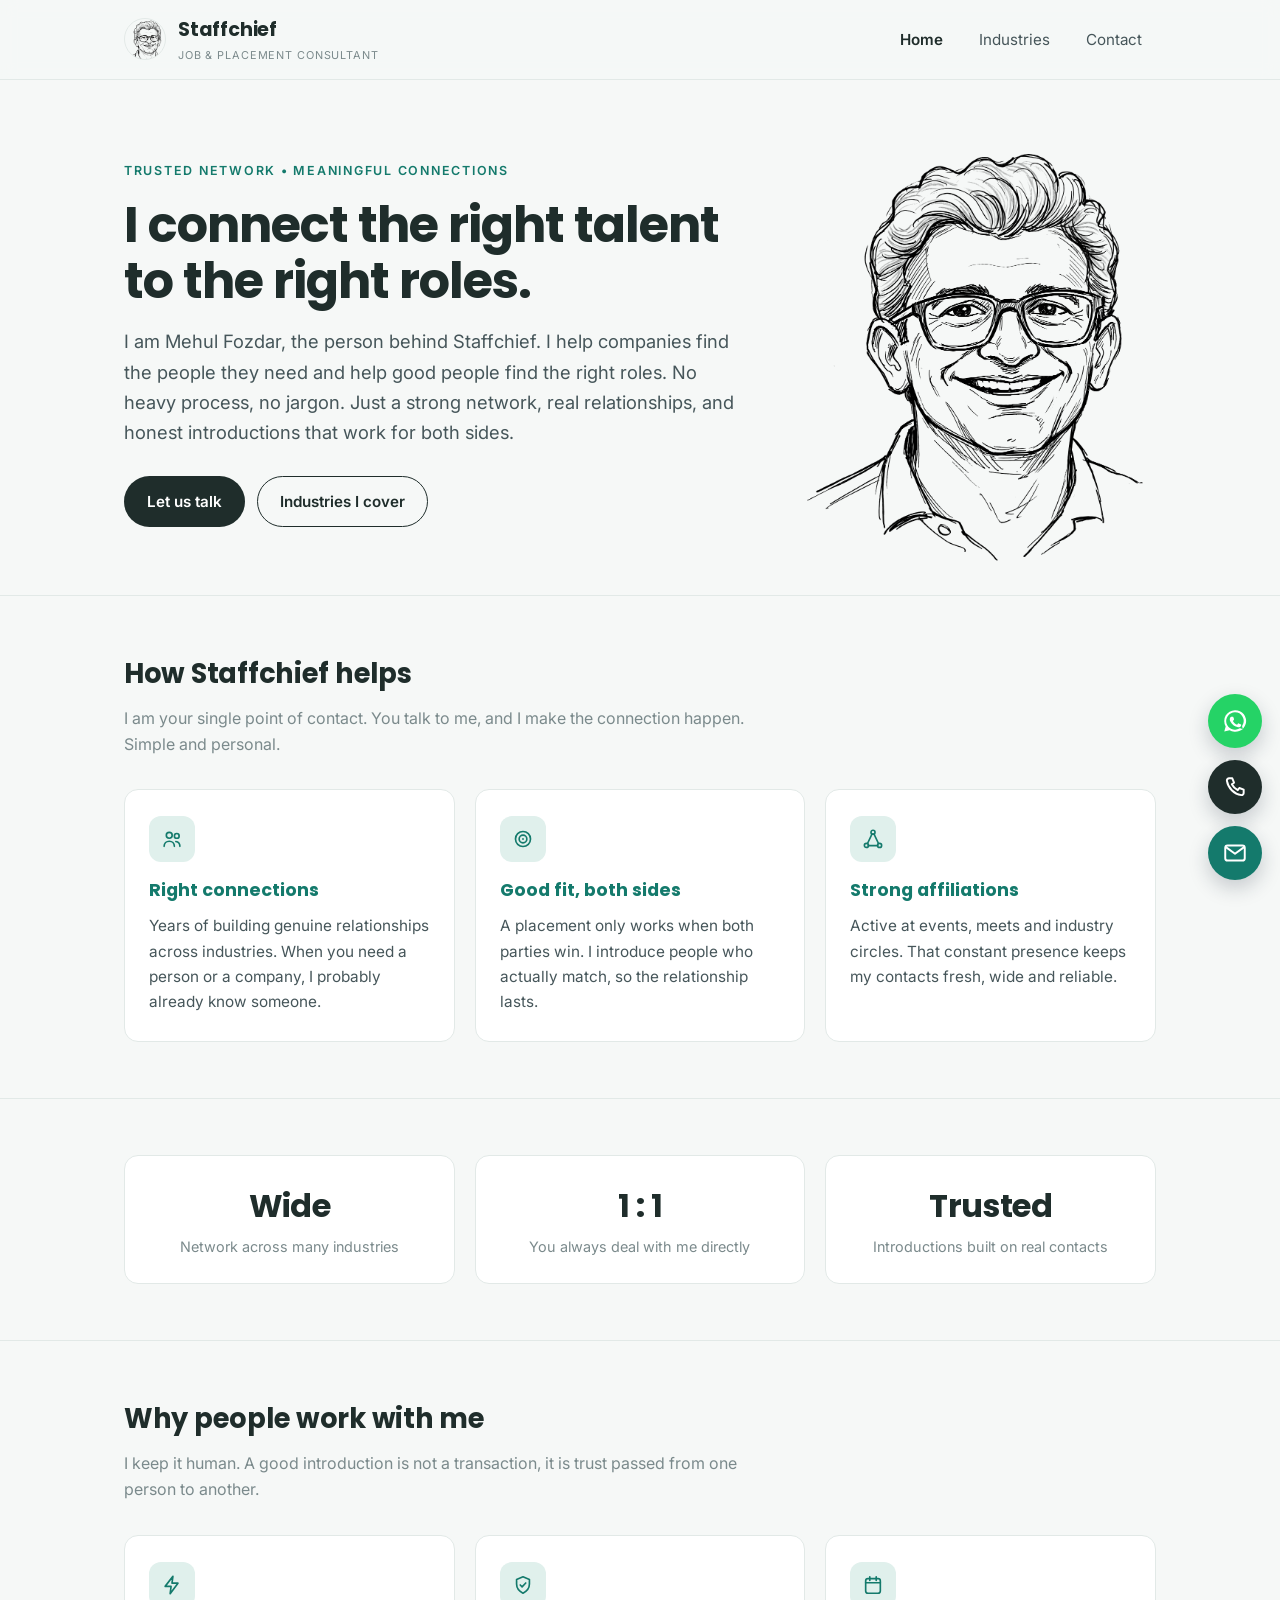
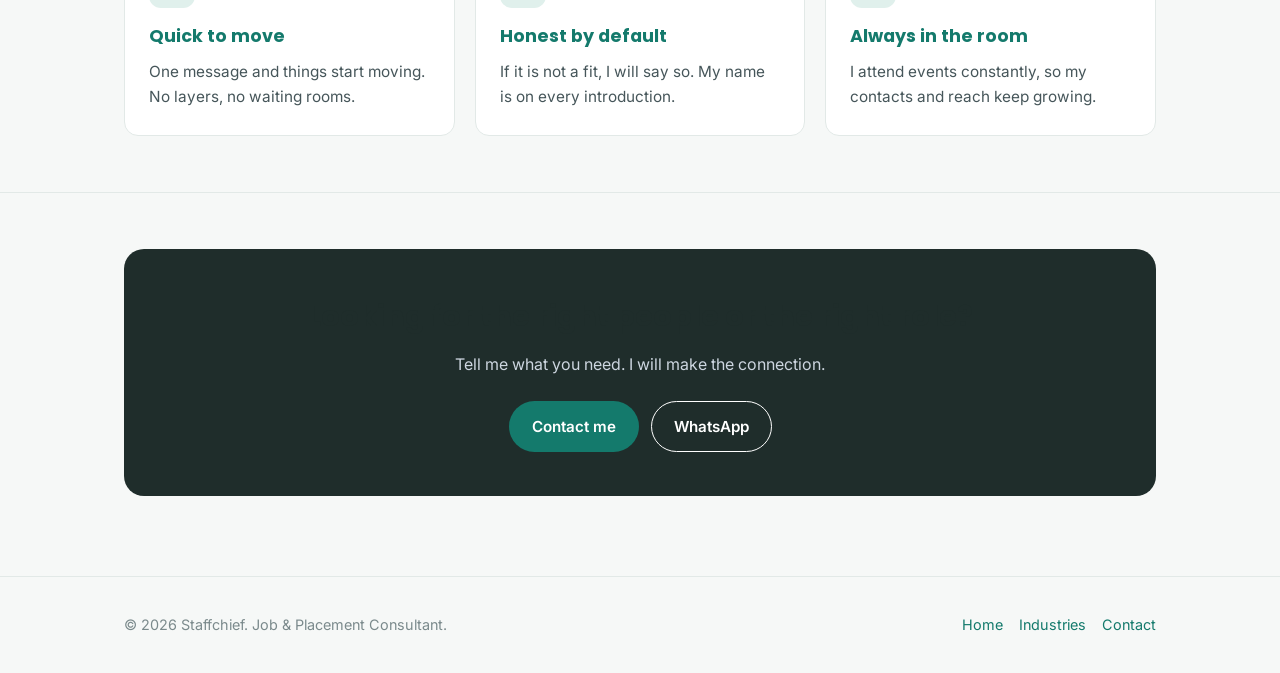
==== commit 0d616061: "Retheme to teal + slate palette; two-font system (Poppins headings, Inter body)" ====
--- a/index.html
+++ b/index.html
@@ -7,7 +7,7 @@
   <meta name="description" content="Staffchief connects the right people with the right opportunities. A strong network, real contacts, and honest introductions across many industries." />
   <link rel="preconnect" href="https://fonts.googleapis.com" />
   <link rel="preconnect" href="https://fonts.gstatic.com" crossorigin />
-  <link href="https://fonts.googleapis.com/css2?family=IBM+Plex+Sans:wght@400;500;600;700&display=swap" rel="stylesheet" />
+  <link href="https://fonts.googleapis.com/css2?family=Poppins:wght@500;600;700&family=Inter:wght@400;500;600&display=swap" rel="stylesheet" />
   <link rel="icon" href="assets/doodle.png" />
   <link rel="stylesheet" href="assets/styles.css" />
 </head>
--- a/assets/styles.css
+++ b/assets/styles.css
@@ -1,12 +1,12 @@
 :root {
-  --ink: #1c2b3a;
-  --ink-soft: #47566a;
-  --muted: #6b7789;
-  --line-c: #e4e2db;
-  --bg: #fbf7f0;
+  --ink: #1f2d2b;         /* dark slate-teal for main headings */
+  --ink-soft: #46565a;    /* body text, warm gray */
+  --muted: #7b8a8c;       /* muted labels */
+  --line-c: #e2e9e7;
+  --bg: #f6f8f7;          /* light background */
   --panel: #ffffff;
-  --accent: #b8863b;
-  --accent-soft: #f0e6d2;
+  --accent: #147a6c;      /* teal green */
+  --accent-soft: #e0f0ec; /* light teal tint */
   --radius: 14px;
   --maxw: 1080px;
 }
@@ -17,11 +17,17 @@
 
 body {
   margin: 0;
-  font-family: "IBM Plex Sans", -apple-system, BlinkMacSystemFont, "Segoe UI", sans-serif;
-  color: var(--ink);
+  font-family: "Inter", -apple-system, BlinkMacSystemFont, "Segoe UI", sans-serif;
+  color: var(--ink-soft);
   background: var(--bg);
   line-height: 1.65;
   -webkit-font-smoothing: antialiased;
+}
+
+/* Headings use Poppins; body uses Inter (two fonts total) */
+h1, h2, h3, .brand span, .section-title, .cta-band h2, .stat b {
+  font-family: "Poppins", -apple-system, BlinkMacSystemFont, "Segoe UI", sans-serif;
+  color: var(--ink);
 }
 
 a { color: var(--accent); text-decoration: none; }
@@ -34,7 +40,7 @@
   position: sticky;
   top: 0;
   z-index: 20;
-  background: rgba(251, 247, 240, 0.9);
+  background: rgba(246, 248, 247, 0.9);
   backdrop-filter: blur(8px);
   border-bottom: 1px solid var(--line-c);
 }
@@ -58,7 +64,7 @@
 }
 .brand:hover { text-decoration: none; }
 .brand img { width: 42px; height: 42px; border-radius: 50%; border: 1px solid var(--line-c); object-fit: cover; object-position: 50% 30%; background: transparent; }
-.brand small { display: block; font-weight: 400; font-size: 0.68rem; color: var(--muted); letter-spacing: 0.08em; text-transform: uppercase; margin-top: 1px; }
+.brand small { display: block; font-family: "Inter", sans-serif; font-weight: 400; font-size: 0.68rem; color: var(--muted); letter-spacing: 0.08em; text-transform: uppercase; margin-top: 1px; }
 .nav-links { display: flex; gap: 8px; align-items: center; }
 .nav-links a {
   color: var(--ink-soft);
@@ -144,7 +150,7 @@
   border-radius: var(--radius);
   padding: 26px 24px;
 }
-.card h3 { margin: 14px 0 8px; font-size: 1.1rem; }
+.card h3 { margin: 14px 0 8px; font-size: 1.1rem; color: var(--accent); }
 .card p { margin: 0; color: var(--ink-soft); font-size: 0.96rem; }
 .card .ic {
   width: 46px; height: 46px;
